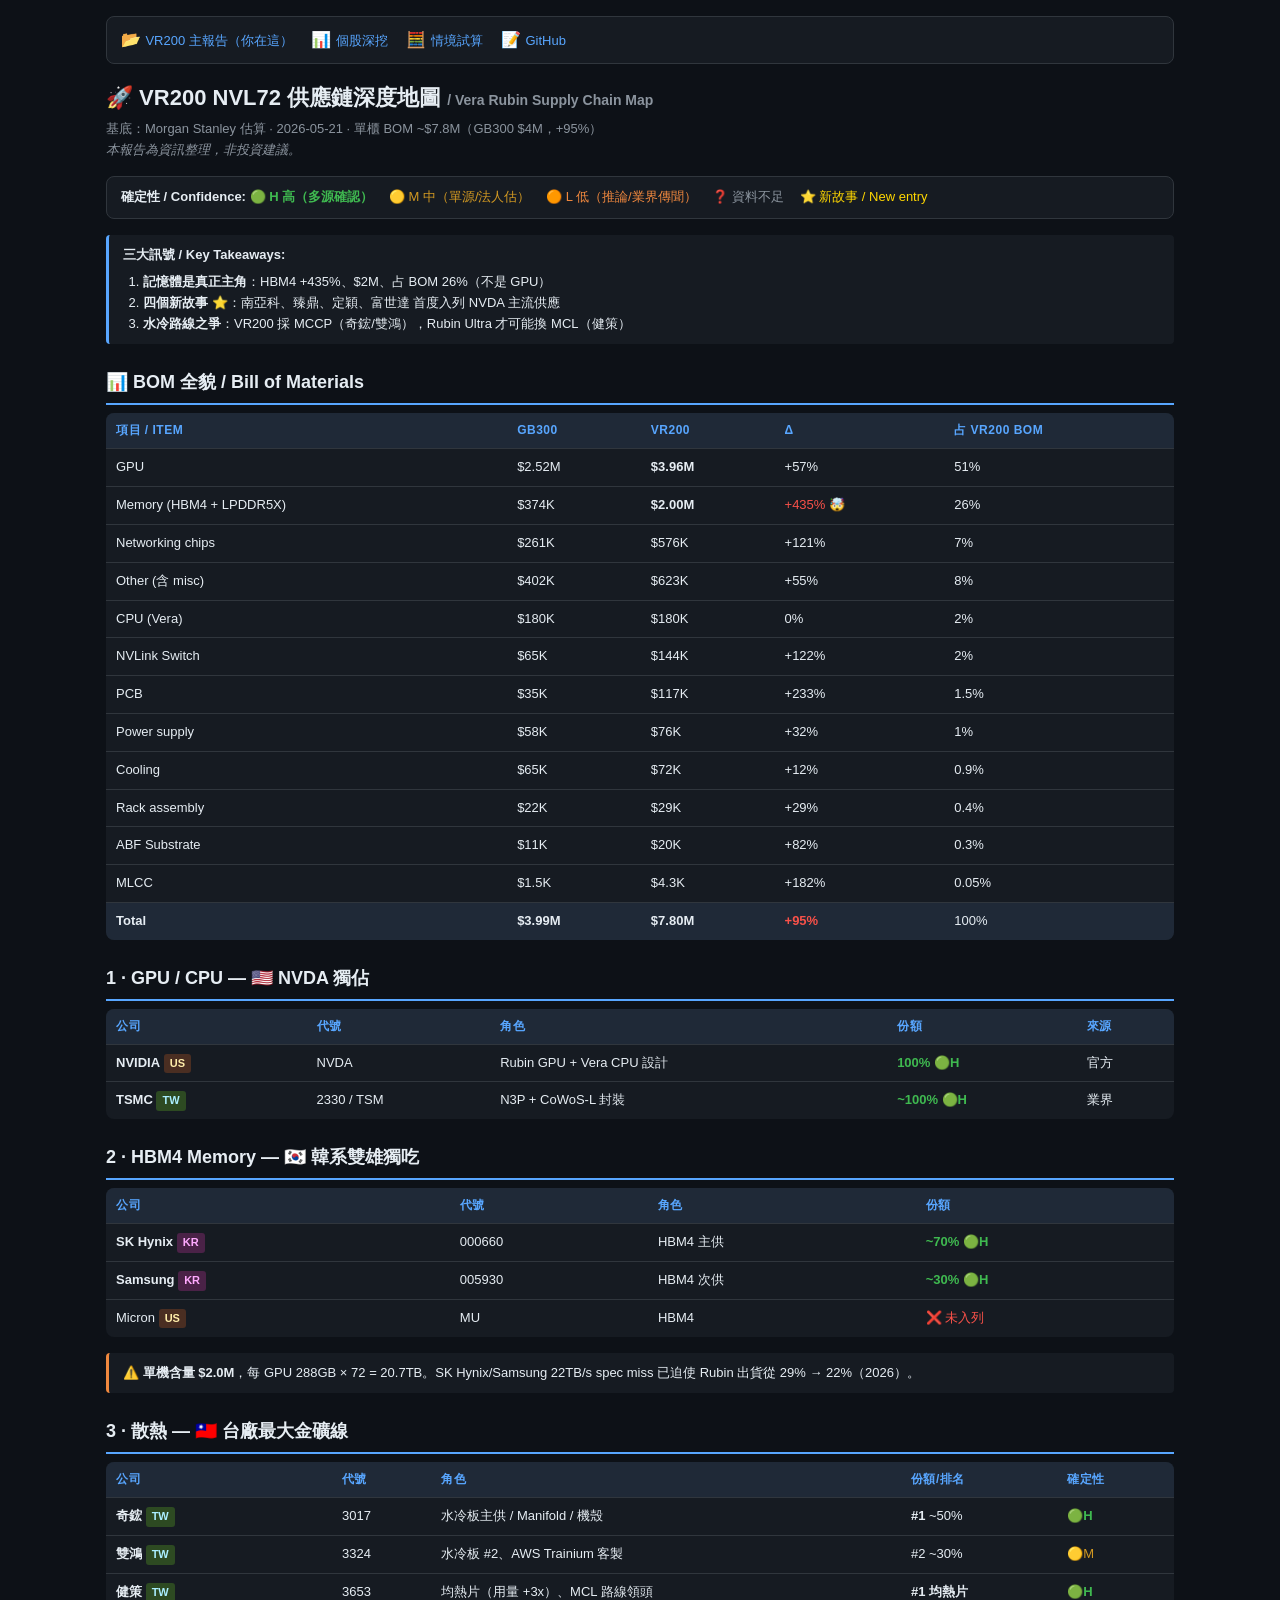
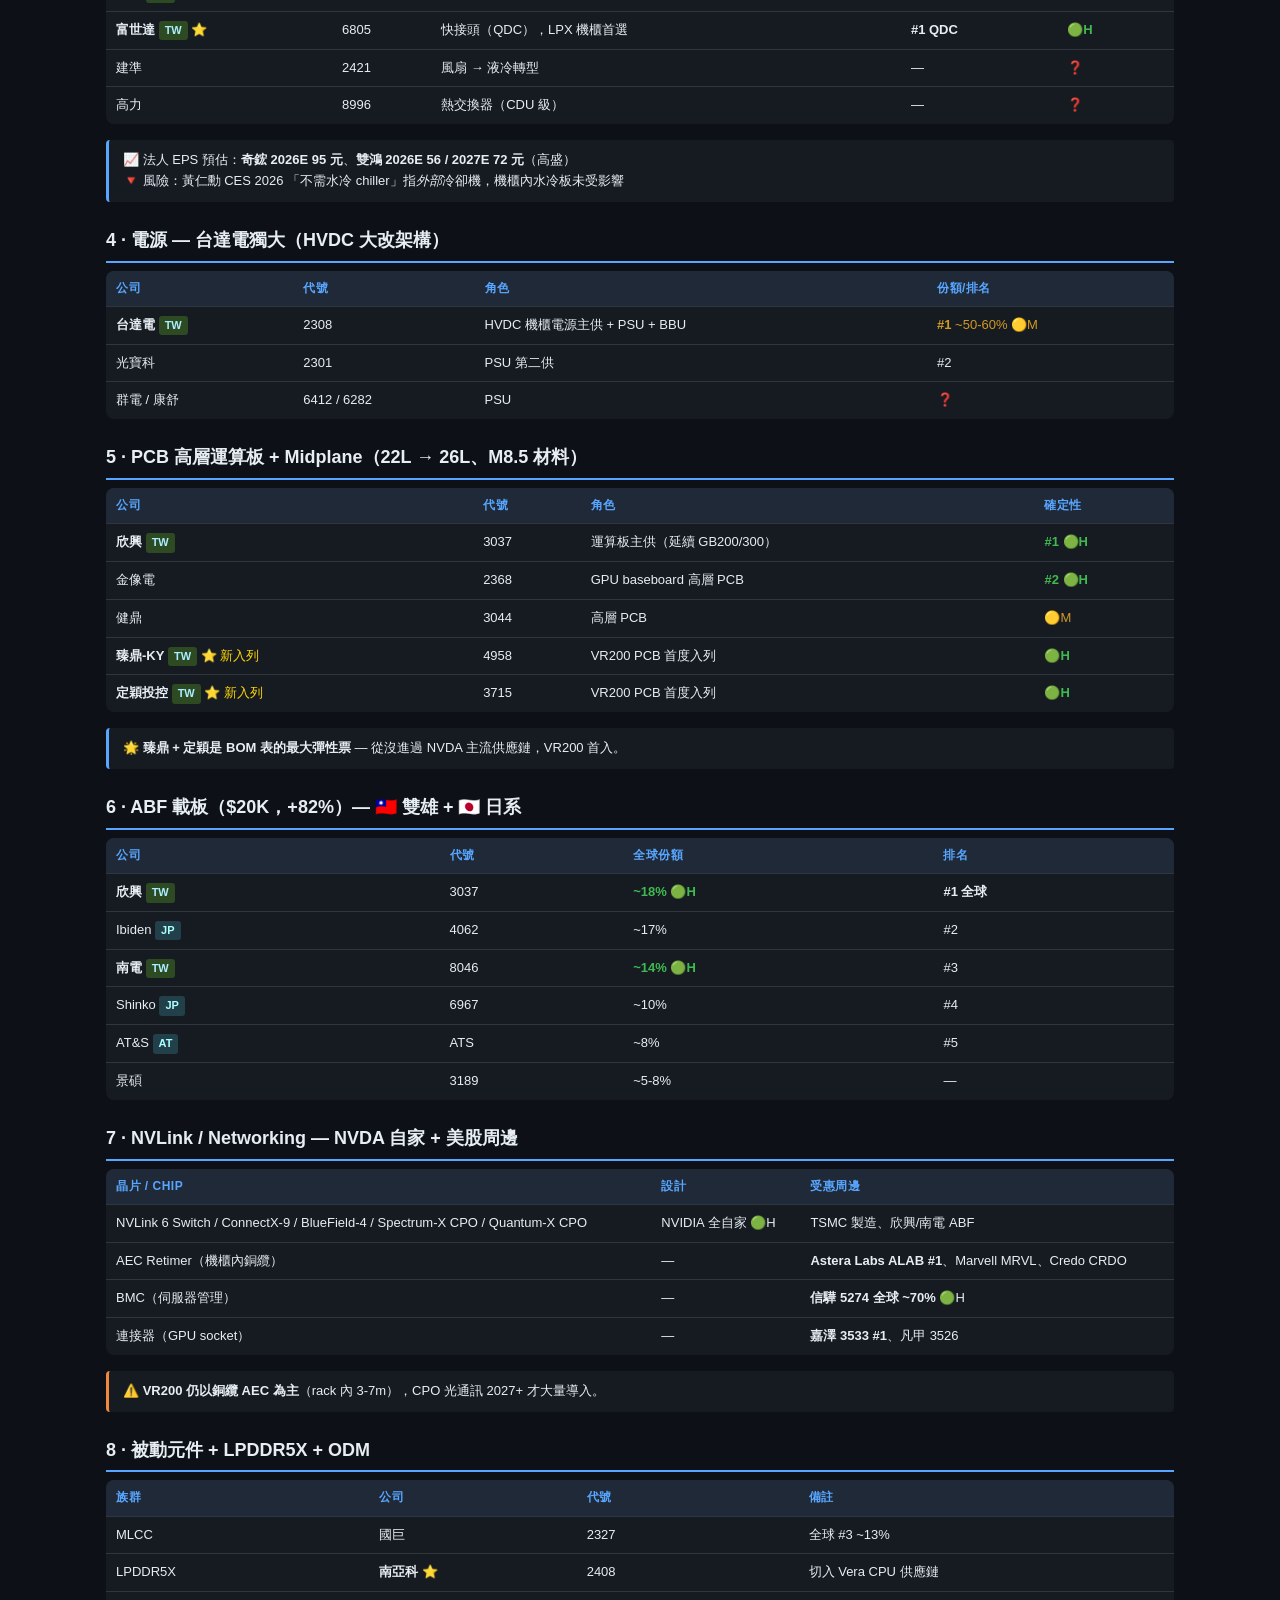
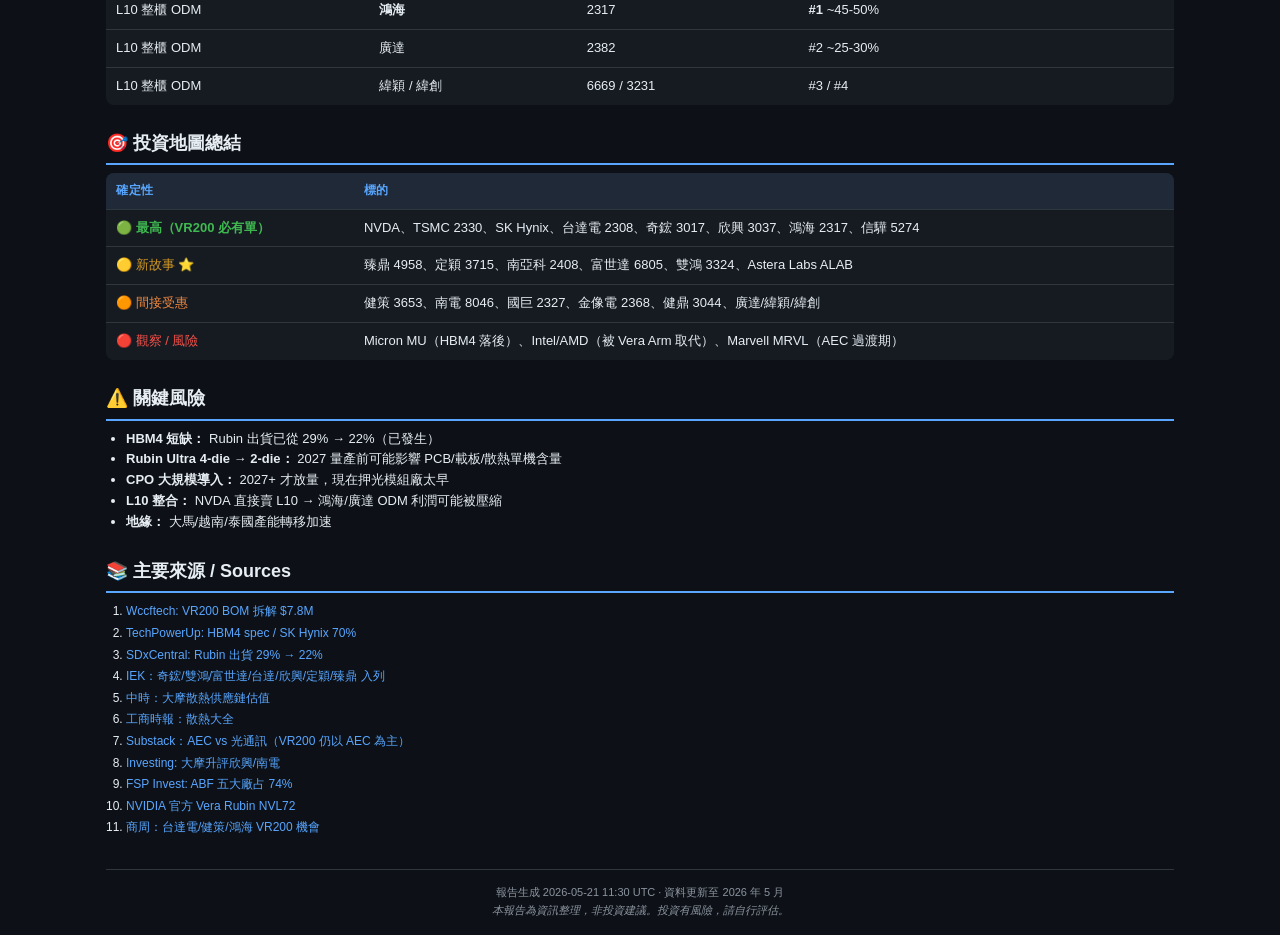
==== index.html @ 90f24333 "Initial: VR200 Rubin supply chain research + stock deep dive + backtest" ====
<!DOCTYPE html>
<html lang="zh-TW">
<head>
<meta charset="UTF-8">
<meta name="viewport" content="width=device-width, initial-scale=1.0">
<title>VR200 NVL72 供應鏈 / Supply Chain Map</title>
<style>
:root {
  --bg: #0d1117; --panel: #161b22; --border: #30363d;
  --text: #e6edf3; --muted: #8b949e; --accent: #58a6ff;
  --green: #3fb950; --yellow: #d29922; --orange: #f0883e; --red: #f85149;
}
* { box-sizing: border-box; margin: 0; padding: 0; }
body {
  font-family: -apple-system, "Helvetica Neue", "PingFang TC", "Noto Sans TC", sans-serif;
  background: var(--bg); color: var(--text); line-height: 1.6;
  padding: 16px; max-width: 1100px; margin: auto;
}
h1 { font-size: 22px; margin-bottom: 4px; }
h2 { font-size: 18px; margin: 24px 0 8px; padding-bottom: 6px; border-bottom: 2px solid var(--accent); }
h3 { font-size: 15px; margin: 16px 0 6px; color: var(--accent); }
.sub { color: var(--muted); font-size: 13px; margin-bottom: 16px; }
.legend { background: var(--panel); border: 1px solid var(--border); border-radius: 8px; padding: 10px 14px; font-size: 13px; margin-bottom: 16px; }
.legend span { margin-right: 12px; }
table { width: 100%; border-collapse: collapse; margin: 8px 0 16px; font-size: 13px; background: var(--panel); border-radius: 8px; overflow: hidden; }
th, td { padding: 8px 10px; text-align: left; border-bottom: 1px solid var(--border); vertical-align: top; }
th { background: #1f2937; color: var(--accent); font-weight: 600; font-size: 12px; text-transform: uppercase; letter-spacing: 0.5px; }
tr:last-child td { border-bottom: none; }
tr:hover { background: rgba(88, 166, 255, 0.05); }
.tier-h { color: var(--green); font-weight: 600; }
.tier-m { color: var(--yellow); }
.tier-l { color: var(--orange); }
.tier-q { color: var(--muted); }
.bad { color: var(--red); }
.star { color: gold; }
a { color: var(--accent); text-decoration: none; }
a:hover { text-decoration: underline; }
.metric { display: inline-block; background: rgba(88, 166, 255, 0.1); border: 1px solid var(--accent); border-radius: 4px; padding: 2px 6px; font-size: 12px; color: var(--accent); margin: 2px 4px 2px 0; }
.callout { background: var(--panel); border-left: 3px solid var(--accent); padding: 10px 14px; margin: 10px 0; font-size: 13px; border-radius: 4px; }
.callout.warn { border-left-color: var(--orange); }
.tag { display: inline-block; padding: 1px 6px; border-radius: 3px; font-size: 11px; font-weight: 600; }
.tag-tw { background: #2d4a22; color: #aef; }
.tag-us { background: #4a2e22; color: #fea; }
.tag-kr { background: #4a2247; color: #faf; }
.tag-jp { background: #22404a; color: #aff; }
@media (max-width: 600px) {
  body { padding: 10px; font-size: 14px; }
  table { font-size: 11px; }
  th, td { padding: 5px 6px; }
}
</style>
</head>
<body>

<div style="background:var(--panel); border:1px solid var(--border); border-radius:8px; padding:10px 14px; margin-bottom:16px;">
  📂 <a href="index.html" style="color:var(--accent); margin-right:14px; font-size:13px;">VR200 主報告（你在這）</a>
  📊 <a href="stocks.html" style="color:var(--accent); margin-right:14px; font-size:13px;">個股深挖</a>
  🧮 <a href="backtest.html" style="color:var(--accent); margin-right:14px; font-size:13px;">情境試算</a>
  📝 <a href="https://github.com/snese/vr200-rubin-research" style="color:var(--accent); font-size:13px;">GitHub</a>
</div>

<h1>🚀 VR200 NVL72 供應鏈深度地圖 <small style="font-size:14px;color:var(--muted);">/ Vera Rubin Supply Chain Map</small></h1>
<div class="sub">基底：Morgan Stanley 估算 · 2026-05-21 · 單櫃 BOM ~$7.8M（GB300 $4M，+95%）<br>
<em>本報告為資訊整理，非投資建議。</em></div>

<div class="legend">
  <strong>確定性 / Confidence:</strong>
  <span class="tier-h">🟢 H 高（多源確認）</span>
  <span class="tier-m">🟡 M 中（單源/法人估）</span>
  <span class="tier-l">🟠 L 低（推論/業界傳聞）</span>
  <span class="tier-q">❓ 資料不足</span>
  <span class="star">⭐ 新故事 / New entry</span>
</div>

<div class="callout">
<strong>三大訊號 / Key Takeaways:</strong>
<ol style="margin-left:20px;margin-top:6px;">
<li><strong>記憶體是真正主角</strong>：HBM4 +435%、$2M、占 BOM 26%（不是 GPU）</li>
<li><strong>四個新故事 ⭐</strong>：南亞科、臻鼎、定穎、富世達 首度入列 NVDA 主流供應</li>
<li><strong>水冷路線之爭</strong>：VR200 採 MCCP（奇鋐/雙鴻），Rubin Ultra 才可能換 MCL（健策）</li>
</ol>
</div>

<h2>📊 BOM 全貌 / Bill of Materials</h2>
<table>
<tr><th>項目 / Item</th><th>GB300</th><th>VR200</th><th>Δ</th><th>占 VR200 BOM</th></tr>
<tr><td>GPU</td><td>$2.52M</td><td><strong>$3.96M</strong></td><td>+57%</td><td>51%</td></tr>
<tr><td>Memory (HBM4 + LPDDR5X)</td><td>$374K</td><td><strong>$2.00M</strong></td><td class="bad">+435% 🤯</td><td>26%</td></tr>
<tr><td>Networking chips</td><td>$261K</td><td>$576K</td><td>+121%</td><td>7%</td></tr>
<tr><td>Other (含 misc)</td><td>$402K</td><td>$623K</td><td>+55%</td><td>8%</td></tr>
<tr><td>CPU (Vera)</td><td>$180K</td><td>$180K</td><td>0%</td><td>2%</td></tr>
<tr><td>NVLink Switch</td><td>$65K</td><td>$144K</td><td>+122%</td><td>2%</td></tr>
<tr><td>PCB</td><td>$35K</td><td>$117K</td><td>+233%</td><td>1.5%</td></tr>
<tr><td>Power supply</td><td>$58K</td><td>$76K</td><td>+32%</td><td>1%</td></tr>
<tr><td>Cooling</td><td>$65K</td><td>$72K</td><td>+12%</td><td>0.9%</td></tr>
<tr><td>Rack assembly</td><td>$22K</td><td>$29K</td><td>+29%</td><td>0.4%</td></tr>
<tr><td>ABF Substrate</td><td>$11K</td><td>$20K</td><td>+82%</td><td>0.3%</td></tr>
<tr><td>MLCC</td><td>$1.5K</td><td>$4.3K</td><td>+182%</td><td>0.05%</td></tr>
<tr style="background:#1f2937;"><td><strong>Total</strong></td><td><strong>$3.99M</strong></td><td><strong>$7.80M</strong></td><td class="bad"><strong>+95%</strong></td><td>100%</td></tr>
</table>

<h2>1 · GPU / CPU — 🇺🇸 NVDA 獨佔</h2>
<table>
<tr><th>公司</th><th>代號</th><th>角色</th><th>份額</th><th>來源</th></tr>
<tr><td><strong>NVIDIA</strong> <span class="tag tag-us">US</span></td><td>NVDA</td><td>Rubin GPU + Vera CPU 設計</td><td class="tier-h">100% 🟢H</td><td>官方</td></tr>
<tr><td><strong>TSMC</strong> <span class="tag tag-tw">TW</span></td><td>2330 / TSM</td><td>N3P + CoWoS-L 封裝</td><td class="tier-h">~100% 🟢H</td><td>業界</td></tr>
</table>

<h2>2 · HBM4 Memory — 🇰🇷 韓系雙雄獨吃</h2>
<table>
<tr><th>公司</th><th>代號</th><th>角色</th><th>份額</th></tr>
<tr><td><strong>SK Hynix</strong> <span class="tag tag-kr">KR</span></td><td>000660</td><td>HBM4 主供</td><td class="tier-h"><strong>~70% 🟢H</strong></td></tr>
<tr><td><strong>Samsung</strong> <span class="tag tag-kr">KR</span></td><td>005930</td><td>HBM4 次供</td><td class="tier-h">~30% 🟢H</td></tr>
<tr><td>Micron <span class="tag tag-us">US</span></td><td>MU</td><td>HBM4</td><td class="bad">❌ 未入列</td></tr>
</table>
<div class="callout warn">⚠️ <strong>單機含量 $2.0M</strong>，每 GPU 288GB × 72 = 20.7TB。SK Hynix/Samsung 22TB/s spec miss 已迫使 Rubin 出貨從 29% → 22%（2026）。</div>

<h2>3 · 散熱 — 🇹🇼 台廠最大金礦線</h2>
<table>
<tr><th>公司</th><th>代號</th><th>角色</th><th>份額/排名</th><th>確定性</th></tr>
<tr><td><strong>奇鋐</strong> <span class="tag tag-tw">TW</span></td><td>3017</td><td>水冷板主供 / Manifold / 機殼</td><td><strong>#1</strong> ~50%</td><td class="tier-h">🟢H</td></tr>
<tr><td><strong>雙鴻</strong> <span class="tag tag-tw">TW</span></td><td>3324</td><td>水冷板 #2、AWS Trainium 客製</td><td>#2 ~30%</td><td class="tier-m">🟡M</td></tr>
<tr><td><strong>健策</strong> <span class="tag tag-tw">TW</span></td><td>3653</td><td>均熱片（用量 +3x）、MCL 路線領頭</td><td><strong>#1 均熱片</strong></td><td class="tier-h">🟢H</td></tr>
<tr><td><strong>富世達</strong> <span class="tag tag-tw">TW</span> <span class="star">⭐</span></td><td>6805</td><td>快接頭（QDC），LPX 機櫃首選</td><td><strong>#1 QDC</strong></td><td class="tier-h">🟢H</td></tr>
<tr><td>建準</td><td>2421</td><td>風扇 → 液冷轉型</td><td>—</td><td class="tier-q">❓</td></tr>
<tr><td>高力</td><td>8996</td><td>熱交換器（CDU 級）</td><td>—</td><td class="tier-q">❓</td></tr>
</table>
<div class="callout">
📈 法人 EPS 預估：<strong>奇鋐 2026E 95 元</strong>、<strong>雙鴻 2026E 56 / 2027E 72 元</strong>（高盛）<br>
🔻 風險：黃仁勳 CES 2026 「不需水冷 chiller」指<em>外部</em>冷卻機，機櫃內水冷板未受影響
</div>

<h2>4 · 電源 — 台達電獨大（HVDC 大改架構）</h2>
<table>
<tr><th>公司</th><th>代號</th><th>角色</th><th>份額/排名</th></tr>
<tr><td><strong>台達電</strong> <span class="tag tag-tw">TW</span></td><td>2308</td><td>HVDC 機櫃電源主供 + PSU + BBU</td><td class="tier-m"><strong>#1</strong> ~50-60% 🟡M</td></tr>
<tr><td>光寶科</td><td>2301</td><td>PSU 第二供</td><td>#2</td></tr>
<tr><td>群電 / 康舒</td><td>6412 / 6282</td><td>PSU</td><td class="tier-q">❓</td></tr>
</table>

<h2>5 · PCB 高層運算板 + Midplane（22L → 26L、M8.5 材料）</h2>
<table>
<tr><th>公司</th><th>代號</th><th>角色</th><th>確定性</th></tr>
<tr><td><strong>欣興</strong> <span class="tag tag-tw">TW</span></td><td>3037</td><td>運算板主供（延續 GB200/300）</td><td class="tier-h">#1 🟢H</td></tr>
<tr><td>金像電</td><td>2368</td><td>GPU baseboard 高層 PCB</td><td class="tier-h">#2 🟢H</td></tr>
<tr><td>健鼎</td><td>3044</td><td>高層 PCB</td><td class="tier-m">🟡M</td></tr>
<tr><td><strong>臻鼎-KY</strong> <span class="tag tag-tw">TW</span> <span class="star">⭐ 新入列</span></td><td>4958</td><td>VR200 PCB 首度入列</td><td class="tier-h">🟢H</td></tr>
<tr><td><strong>定穎投控</strong> <span class="tag tag-tw">TW</span> <span class="star">⭐ 新入列</span></td><td>3715</td><td>VR200 PCB 首度入列</td><td class="tier-h">🟢H</td></tr>
</table>
<div class="callout">🌟 <strong>臻鼎 + 定穎是 BOM 表的最大彈性票</strong> — 從沒進過 NVDA 主流供應鏈，VR200 首入。</div>

<h2>6 · ABF 載板（$20K，+82%）— 🇹🇼 雙雄 + 🇯🇵 日系</h2>
<table>
<tr><th>公司</th><th>代號</th><th>全球份額</th><th>排名</th></tr>
<tr><td><strong>欣興</strong> <span class="tag tag-tw">TW</span></td><td>3037</td><td class="tier-h">~18% 🟢H</td><td><strong>#1 全球</strong></td></tr>
<tr><td>Ibiden <span class="tag tag-jp">JP</span></td><td>4062</td><td>~17%</td><td>#2</td></tr>
<tr><td><strong>南電</strong> <span class="tag tag-tw">TW</span></td><td>8046</td><td class="tier-h">~14% 🟢H</td><td>#3</td></tr>
<tr><td>Shinko <span class="tag tag-jp">JP</span></td><td>6967</td><td>~10%</td><td>#4</td></tr>
<tr><td>AT&S <span class="tag tag-jp">AT</span></td><td>ATS</td><td>~8%</td><td>#5</td></tr>
<tr><td>景碩</td><td>3189</td><td>~5-8%</td><td>—</td></tr>
</table>

<h2>7 · NVLink / Networking — NVDA 自家 + 美股周邊</h2>
<table>
<tr><th>晶片 / Chip</th><th>設計</th><th>受惠周邊</th></tr>
<tr><td>NVLink 6 Switch / ConnectX-9 / BlueField-4 / Spectrum-X CPO / Quantum-X CPO</td><td>NVIDIA 全自家 🟢H</td><td>TSMC 製造、欣興/南電 ABF</td></tr>
<tr><td>AEC Retimer（機櫃內銅纜）</td><td>—</td><td><strong>Astera Labs ALAB #1</strong>、Marvell MRVL、Credo CRDO</td></tr>
<tr><td>BMC（伺服器管理）</td><td>—</td><td><strong>信驊 5274 全球 ~70%</strong> 🟢H</td></tr>
<tr><td>連接器（GPU socket）</td><td>—</td><td><strong>嘉澤 3533 #1</strong>、凡甲 3526</td></tr>
</table>
<div class="callout warn">⚠️ <strong>VR200 仍以銅纜 AEC 為主</strong>（rack 內 3-7m），CPO 光通訊 2027+ 才大量導入。</div>

<h2>8 · 被動元件 + LPDDR5X + ODM</h2>
<table>
<tr><th>族群</th><th>公司</th><th>代號</th><th>備註</th></tr>
<tr><td>MLCC</td><td>國巨</td><td>2327</td><td>全球 #3 ~13%</td></tr>
<tr><td>LPDDR5X</td><td><strong>南亞科</strong> <span class="star">⭐</span></td><td>2408</td><td>切入 Vera CPU 供應鏈</td></tr>
<tr><td>L10 整櫃 ODM</td><td><strong>鴻海</strong></td><td>2317</td><td><strong>#1</strong> ~45-50%</td></tr>
<tr><td>L10 整櫃 ODM</td><td>廣達</td><td>2382</td><td>#2 ~25-30%</td></tr>
<tr><td>L10 整櫃 ODM</td><td>緯穎 / 緯創</td><td>6669 / 3231</td><td>#3 / #4</td></tr>
</table>

<h2>🎯 投資地圖總結</h2>
<table>
<tr><th>確定性</th><th>標的</th></tr>
<tr><td class="tier-h">🟢 最高（VR200 必有單）</td><td>NVDA、TSMC 2330、SK Hynix、台達電 2308、奇鋐 3017、欣興 3037、鴻海 2317、信驊 5274</td></tr>
<tr><td class="tier-m">🟡 新故事 ⭐</td><td>臻鼎 4958、定穎 3715、南亞科 2408、富世達 6805、雙鴻 3324、Astera Labs ALAB</td></tr>
<tr><td class="tier-l">🟠 間接受惠</td><td>健策 3653、南電 8046、國巨 2327、金像電 2368、健鼎 3044、廣達/緯穎/緯創</td></tr>
<tr><td class="bad">🔴 觀察 / 風險</td><td>Micron MU（HBM4 落後）、Intel/AMD（被 Vera Arm 取代）、Marvell MRVL（AEC 過渡期）</td></tr>
</table>

<h2>⚠️ 關鍵風險</h2>
<ul style="margin-left:20px;font-size:13px;">
<li><strong>HBM4 短缺：</strong> Rubin 出貨已從 29% → 22%（已發生）</li>
<li><strong>Rubin Ultra 4-die → 2-die：</strong> 2027 量產前可能影響 PCB/載板/散熱單機含量</li>
<li><strong>CPO 大規模導入：</strong> 2027+ 才放量，現在押光模組廠太早</li>
<li><strong>L10 整合：</strong> NVDA 直接賣 L10 → 鴻海/廣達 ODM 利潤可能被壓縮</li>
<li><strong>地緣：</strong> 大馬/越南/泰國產能轉移加速</li>
</ul>

<h2>📚 主要來源 / Sources</h2>
<ol style="margin-left:20px;font-size:12px;line-height:1.8;">
<li><a href="https://wccftech.com/nvidia-vera-rubin-rack-hit-with-memory-price-surge-pushing-hbm4-lpddr5x-bill-to-2m-of-7-8m-total" target="_blank">Wccftech: VR200 BOM 拆解 $7.8M</a></li>
<li><a href="https://www.techpowerup.com/forums/threads/nvidia-lowers-hbm4-specs-for-vera-rubin-vr200-as-memory-suppliers-miss-22-tb-s-target.346983" target="_blank">TechPowerUp: HBM4 spec / SK Hynix 70%</a></li>
<li><a href="https://www.sdxcentral.com/news/nvidias-rubin-gpus-hit-the-brakes-as-hbm4-memory-drought-threatens-jensens-supply-chain-magic-report" target="_blank">SDxCentral: Rubin 出貨 29% → 22%</a></li>
<li><a href="https://ieknet.iek.org.tw/ieknews/news_more.aspx?actiontype=ieknews&indu_idno=0&nsl_id=31bc295574de46158185a5d877ca68ee" target="_blank">IEK：奇鋐/雙鴻/富世達/台達/欣興/定穎/臻鼎 入列</a></li>
<li><a href="https://wantrich.chinatimes.com/news/20251104900101-420101" target="_blank">中時：大摩散熱供應鏈估值</a></li>
<li><a href="https://www.ctee.com.tw/search/%E9%9B%99%E9%B4%BB%E3%80%81%E5%A5%87%E9%8B%90" target="_blank">工商時報：散熱大全</a></li>
<li><a href="https://samuel6788.substack.com/p/rubin-147" target="_blank">Substack：AEC vs 光通訊（VR200 仍以 AEC 為主）</a></li>
<li><a href="https://www.investing.com/news/stock-market-news/morgan-stanley-upgrades-unimicron-nypcb-on-ailed-abf-substrate-upcycle-4519224" target="_blank">Investing: 大摩升評欣興/南電</a></li>
<li><a href="https://fspinvest.co.za/morgan-stanley-just-flagged-the-real-bottleneck-in-the-ai-chip-race" target="_blank">FSP Invest: ABF 五大廠占 74%</a></li>
<li><a href="https://www.nvidia.com/en-us/data-center/vera-rubin-nvl72" target="_blank">NVIDIA 官方 Vera Rubin NVL72</a></li>
<li><a href="https://wealth.businessweekly.com.tw/GArticle.aspx?id=ARTL003017561" target="_blank">商周：台達電/健策/鴻海 VR200 機會</a></li>
</ol>

<div style="margin-top:30px;padding-top:14px;border-top:1px solid var(--border);font-size:11px;color:var(--muted);text-align:center;">
報告生成 2026-05-21 11:30 UTC · 資料更新至 2026 年 5 月<br>
<em>本報告為資訊整理，非投資建議。投資有風險，請自行評估。</em>
</div>

</body>
</html>
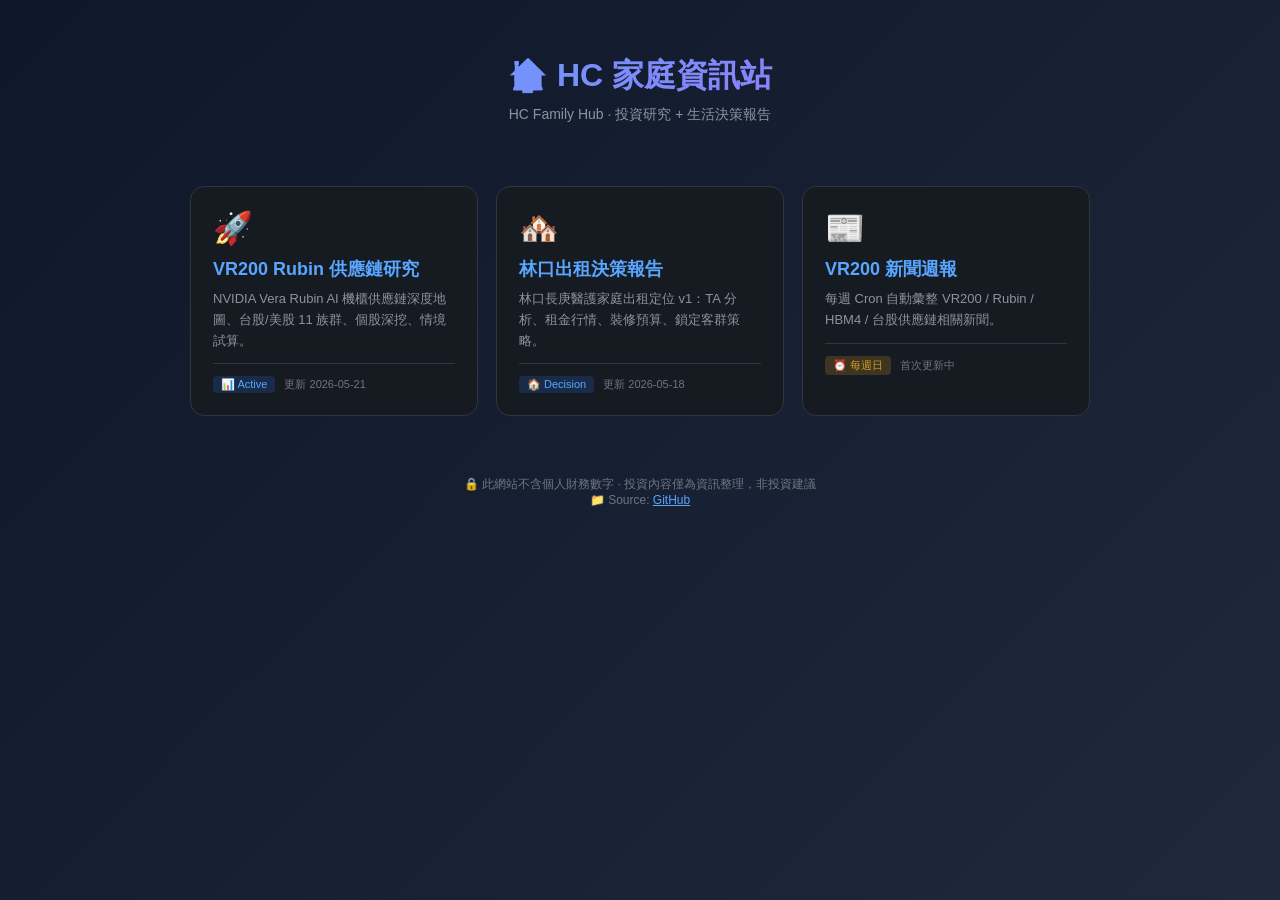
==== commit bf5e8c02: "feat: portal index + linkou-rental + news placeholder" ====
--- a/index.html
+++ b/index.html
@@ -3,219 +3,84 @@
 <head>
 <meta charset="UTF-8">
 <meta name="viewport" content="width=device-width, initial-scale=1.0">
-<title>VR200 NVL72 供應鏈 / Supply Chain Map</title>
+<title>HC 家庭資訊站 / HC Family Hub</title>
 <style>
-:root {
-  --bg: #0d1117; --panel: #161b22; --border: #30363d;
-  --text: #e6edf3; --muted: #8b949e; --accent: #58a6ff;
-  --green: #3fb950; --yellow: #d29922; --orange: #f0883e; --red: #f85149;
+* { box-sizing:border-box; margin:0; padding:0; }
+body {
+  font-family:-apple-system,"Helvetica Neue","PingFang TC","Noto Sans TC",sans-serif;
+  background:linear-gradient(135deg,#0f172a 0%,#1e293b 100%);
+  color:#e6edf3; min-height:100vh; padding:24px 16px;
 }
-* { box-sizing: border-box; margin: 0; padding: 0; }
-body {
-  font-family: -apple-system, "Helvetica Neue", "PingFang TC", "Noto Sans TC", sans-serif;
-  background: var(--bg); color: var(--text); line-height: 1.6;
-  padding: 16px; max-width: 1100px; margin: auto;
+.wrap { max-width:900px; margin:auto; }
+header { text-align:center; margin-bottom:32px; padding:30px 0; }
+header h1 { font-size:32px; margin-bottom:8px; background:linear-gradient(135deg,#58a6ff,#a371f7); -webkit-background-clip:text; -webkit-text-fill-color:transparent; }
+header p { color:#8b949e; font-size:14px; }
+.grid { display:grid; grid-template-columns:repeat(auto-fit,minmax(260px,1fr)); gap:18px; }
+.card {
+  background:#161b22; border:1px solid #30363d; border-radius:14px;
+  padding:22px; transition:all 0.2s; cursor:pointer;
+  text-decoration:none; color:inherit; display:block;
 }
-h1 { font-size: 22px; margin-bottom: 4px; }
-h2 { font-size: 18px; margin: 24px 0 8px; padding-bottom: 6px; border-bottom: 2px solid var(--accent); }
-h3 { font-size: 15px; margin: 16px 0 6px; color: var(--accent); }
-.sub { color: var(--muted); font-size: 13px; margin-bottom: 16px; }
-.legend { background: var(--panel); border: 1px solid var(--border); border-radius: 8px; padding: 10px 14px; font-size: 13px; margin-bottom: 16px; }
-.legend span { margin-right: 12px; }
-table { width: 100%; border-collapse: collapse; margin: 8px 0 16px; font-size: 13px; background: var(--panel); border-radius: 8px; overflow: hidden; }
-th, td { padding: 8px 10px; text-align: left; border-bottom: 1px solid var(--border); vertical-align: top; }
-th { background: #1f2937; color: var(--accent); font-weight: 600; font-size: 12px; text-transform: uppercase; letter-spacing: 0.5px; }
-tr:last-child td { border-bottom: none; }
-tr:hover { background: rgba(88, 166, 255, 0.05); }
-.tier-h { color: var(--green); font-weight: 600; }
-.tier-m { color: var(--yellow); }
-.tier-l { color: var(--orange); }
-.tier-q { color: var(--muted); }
-.bad { color: var(--red); }
-.star { color: gold; }
-a { color: var(--accent); text-decoration: none; }
-a:hover { text-decoration: underline; }
-.metric { display: inline-block; background: rgba(88, 166, 255, 0.1); border: 1px solid var(--accent); border-radius: 4px; padding: 2px 6px; font-size: 12px; color: var(--accent); margin: 2px 4px 2px 0; }
-.callout { background: var(--panel); border-left: 3px solid var(--accent); padding: 10px 14px; margin: 10px 0; font-size: 13px; border-radius: 4px; }
-.callout.warn { border-left-color: var(--orange); }
-.tag { display: inline-block; padding: 1px 6px; border-radius: 3px; font-size: 11px; font-weight: 600; }
-.tag-tw { background: #2d4a22; color: #aef; }
-.tag-us { background: #4a2e22; color: #fea; }
-.tag-kr { background: #4a2247; color: #faf; }
-.tag-jp { background: #22404a; color: #aff; }
-@media (max-width: 600px) {
-  body { padding: 10px; font-size: 14px; }
-  table { font-size: 11px; }
-  th, td { padding: 5px 6px; }
-}
+.card:hover { border-color:#58a6ff; transform:translateY(-2px); box-shadow:0 8px 24px rgba(88,166,255,0.15); }
+.card .icon { font-size:32px; margin-bottom:10px; }
+.card h2 { font-size:18px; margin-bottom:8px; color:#58a6ff; }
+.card p { font-size:13px; color:#8b949e; line-height:1.6; }
+.card .meta { margin-top:12px; padding-top:12px; border-top:1px solid #30363d; font-size:11px; color:#6e7681; }
+.tag { display:inline-block; padding:2px 8px; border-radius:4px; font-size:11px; margin-right:6px; }
+.tag-active { background:#1f6feb33; color:#58a6ff; }
+.tag-soon { background:#d2992233; color:#d29922; }
+footer { text-align:center; margin-top:40px; padding:20px; color:#6e7681; font-size:12px; }
+@media (max-width:600px) { header h1{font-size:26px;} .card{padding:18px;} }
 </style>
 </head>
 <body>
 
-<div style="background:var(--panel); border:1px solid var(--border); border-radius:8px; padding:10px 14px; margin-bottom:16px;">
-  📂 <a href="index.html" style="color:var(--accent); margin-right:14px; font-size:13px;">VR200 主報告（你在這）</a>
-  📊 <a href="stocks.html" style="color:var(--accent); margin-right:14px; font-size:13px;">個股深挖</a>
-  🧮 <a href="backtest.html" style="color:var(--accent); margin-right:14px; font-size:13px;">情境試算</a>
-  📝 <a href="https://github.com/snese/vr200-rubin-research" style="color:var(--accent); font-size:13px;">GitHub</a>
+<div class="wrap">
+
+<header>
+<h1>🏠 HC 家庭資訊站</h1>
+<p>HC Family Hub · 投資研究 + 生活決策報告</p>
+</header>
+
+<div class="grid">
+
+<a class="card" href="vr200/">
+<div class="icon">🚀</div>
+<h2>VR200 Rubin 供應鏈研究</h2>
+<p>NVIDIA Vera Rubin AI 機櫃供應鏈深度地圖、台股/美股 11 族群、個股深挖、情境試算。</p>
+<div class="meta">
+<span class="tag tag-active">📊 Active</span>
+更新 2026-05-21
+</div>
+</a>
+
+<a class="card" href="linkou-rental/">
+<div class="icon">🏘️</div>
+<h2>林口出租決策報告</h2>
+<p>林口長庚醫護家庭出租定位 v1：TA 分析、租金行情、裝修預算、鎖定客群策略。</p>
+<div class="meta">
+<span class="tag tag-active">🏠 Decision</span>
+更新 2026-05-18
+</div>
+</a>
+
+<a class="card" href="vr200/news.html">
+<div class="icon">📰</div>
+<h2>VR200 新聞週報</h2>
+<p>每週 Cron 自動彙整 VR200 / Rubin / HBM4 / 台股供應鏈相關新聞。</p>
+<div class="meta">
+<span class="tag tag-soon">⏰ 每週日</span>
+首次更新中
+</div>
+</a>
+
 </div>
 
-<h1>🚀 VR200 NVL72 供應鏈深度地圖 <small style="font-size:14px;color:var(--muted);">/ Vera Rubin Supply Chain Map</small></h1>
-<div class="sub">基底：Morgan Stanley 估算 · 2026-05-21 · 單櫃 BOM ~$7.8M（GB300 $4M，+95%）<br>
-<em>本報告為資訊整理，非投資建議。</em></div>
+<footer>
+🔒 此網站不含個人財務數字 · 投資內容僅為資訊整理，非投資建議<br>
+📁 Source: <a href="https://github.com/snese/vr200-rubin-research" style="color:#58a6ff;">GitHub</a>
+</footer>
 
-<div class="legend">
-  <strong>確定性 / Confidence:</strong>
-  <span class="tier-h">🟢 H 高（多源確認）</span>
-  <span class="tier-m">🟡 M 中（單源/法人估）</span>
-  <span class="tier-l">🟠 L 低（推論/業界傳聞）</span>
-  <span class="tier-q">❓ 資料不足</span>
-  <span class="star">⭐ 新故事 / New entry</span>
-</div>
-
-<div class="callout">
-<strong>三大訊號 / Key Takeaways:</strong>
-<ol style="margin-left:20px;margin-top:6px;">
-<li><strong>記憶體是真正主角</strong>：HBM4 +435%、$2M、占 BOM 26%（不是 GPU）</li>
-<li><strong>四個新故事 ⭐</strong>：南亞科、臻鼎、定穎、富世達 首度入列 NVDA 主流供應</li>
-<li><strong>水冷路線之爭</strong>：VR200 採 MCCP（奇鋐/雙鴻），Rubin Ultra 才可能換 MCL（健策）</li>
-</ol>
-</div>
-
-<h2>📊 BOM 全貌 / Bill of Materials</h2>
-<table>
-<tr><th>項目 / Item</th><th>GB300</th><th>VR200</th><th>Δ</th><th>占 VR200 BOM</th></tr>
-<tr><td>GPU</td><td>$2.52M</td><td><strong>$3.96M</strong></td><td>+57%</td><td>51%</td></tr>
-<tr><td>Memory (HBM4 + LPDDR5X)</td><td>$374K</td><td><strong>$2.00M</strong></td><td class="bad">+435% 🤯</td><td>26%</td></tr>
-<tr><td>Networking chips</td><td>$261K</td><td>$576K</td><td>+121%</td><td>7%</td></tr>
-<tr><td>Other (含 misc)</td><td>$402K</td><td>$623K</td><td>+55%</td><td>8%</td></tr>
-<tr><td>CPU (Vera)</td><td>$180K</td><td>$180K</td><td>0%</td><td>2%</td></tr>
-<tr><td>NVLink Switch</td><td>$65K</td><td>$144K</td><td>+122%</td><td>2%</td></tr>
-<tr><td>PCB</td><td>$35K</td><td>$117K</td><td>+233%</td><td>1.5%</td></tr>
-<tr><td>Power supply</td><td>$58K</td><td>$76K</td><td>+32%</td><td>1%</td></tr>
-<tr><td>Cooling</td><td>$65K</td><td>$72K</td><td>+12%</td><td>0.9%</td></tr>
-<tr><td>Rack assembly</td><td>$22K</td><td>$29K</td><td>+29%</td><td>0.4%</td></tr>
-<tr><td>ABF Substrate</td><td>$11K</td><td>$20K</td><td>+82%</td><td>0.3%</td></tr>
-<tr><td>MLCC</td><td>$1.5K</td><td>$4.3K</td><td>+182%</td><td>0.05%</td></tr>
-<tr style="background:#1f2937;"><td><strong>Total</strong></td><td><strong>$3.99M</strong></td><td><strong>$7.80M</strong></td><td class="bad"><strong>+95%</strong></td><td>100%</td></tr>
-</table>
-
-<h2>1 · GPU / CPU — 🇺🇸 NVDA 獨佔</h2>
-<table>
-<tr><th>公司</th><th>代號</th><th>角色</th><th>份額</th><th>來源</th></tr>
-<tr><td><strong>NVIDIA</strong> <span class="tag tag-us">US</span></td><td>NVDA</td><td>Rubin GPU + Vera CPU 設計</td><td class="tier-h">100% 🟢H</td><td>官方</td></tr>
-<tr><td><strong>TSMC</strong> <span class="tag tag-tw">TW</span></td><td>2330 / TSM</td><td>N3P + CoWoS-L 封裝</td><td class="tier-h">~100% 🟢H</td><td>業界</td></tr>
-</table>
-
-<h2>2 · HBM4 Memory — 🇰🇷 韓系雙雄獨吃</h2>
-<table>
-<tr><th>公司</th><th>代號</th><th>角色</th><th>份額</th></tr>
-<tr><td><strong>SK Hynix</strong> <span class="tag tag-kr">KR</span></td><td>000660</td><td>HBM4 主供</td><td class="tier-h"><strong>~70% 🟢H</strong></td></tr>
-<tr><td><strong>Samsung</strong> <span class="tag tag-kr">KR</span></td><td>005930</td><td>HBM4 次供</td><td class="tier-h">~30% 🟢H</td></tr>
-<tr><td>Micron <span class="tag tag-us">US</span></td><td>MU</td><td>HBM4</td><td class="bad">❌ 未入列</td></tr>
-</table>
-<div class="callout warn">⚠️ <strong>單機含量 $2.0M</strong>，每 GPU 288GB × 72 = 20.7TB。SK Hynix/Samsung 22TB/s spec miss 已迫使 Rubin 出貨從 29% → 22%（2026）。</div>
-
-<h2>3 · 散熱 — 🇹🇼 台廠最大金礦線</h2>
-<table>
-<tr><th>公司</th><th>代號</th><th>角色</th><th>份額/排名</th><th>確定性</th></tr>
-<tr><td><strong>奇鋐</strong> <span class="tag tag-tw">TW</span></td><td>3017</td><td>水冷板主供 / Manifold / 機殼</td><td><strong>#1</strong> ~50%</td><td class="tier-h">🟢H</td></tr>
-<tr><td><strong>雙鴻</strong> <span class="tag tag-tw">TW</span></td><td>3324</td><td>水冷板 #2、AWS Trainium 客製</td><td>#2 ~30%</td><td class="tier-m">🟡M</td></tr>
-<tr><td><strong>健策</strong> <span class="tag tag-tw">TW</span></td><td>3653</td><td>均熱片（用量 +3x）、MCL 路線領頭</td><td><strong>#1 均熱片</strong></td><td class="tier-h">🟢H</td></tr>
-<tr><td><strong>富世達</strong> <span class="tag tag-tw">TW</span> <span class="star">⭐</span></td><td>6805</td><td>快接頭（QDC），LPX 機櫃首選</td><td><strong>#1 QDC</strong></td><td class="tier-h">🟢H</td></tr>
-<tr><td>建準</td><td>2421</td><td>風扇 → 液冷轉型</td><td>—</td><td class="tier-q">❓</td></tr>
-<tr><td>高力</td><td>8996</td><td>熱交換器（CDU 級）</td><td>—</td><td class="tier-q">❓</td></tr>
-</table>
-<div class="callout">
-📈 法人 EPS 預估：<strong>奇鋐 2026E 95 元</strong>、<strong>雙鴻 2026E 56 / 2027E 72 元</strong>（高盛）<br>
-🔻 風險：黃仁勳 CES 2026 「不需水冷 chiller」指<em>外部</em>冷卻機，機櫃內水冷板未受影響
-</div>
-
-<h2>4 · 電源 — 台達電獨大（HVDC 大改架構）</h2>
-<table>
-<tr><th>公司</th><th>代號</th><th>角色</th><th>份額/排名</th></tr>
-<tr><td><strong>台達電</strong> <span class="tag tag-tw">TW</span></td><td>2308</td><td>HVDC 機櫃電源主供 + PSU + BBU</td><td class="tier-m"><strong>#1</strong> ~50-60% 🟡M</td></tr>
-<tr><td>光寶科</td><td>2301</td><td>PSU 第二供</td><td>#2</td></tr>
-<tr><td>群電 / 康舒</td><td>6412 / 6282</td><td>PSU</td><td class="tier-q">❓</td></tr>
-</table>
-
-<h2>5 · PCB 高層運算板 + Midplane（22L → 26L、M8.5 材料）</h2>
-<table>
-<tr><th>公司</th><th>代號</th><th>角色</th><th>確定性</th></tr>
-<tr><td><strong>欣興</strong> <span class="tag tag-tw">TW</span></td><td>3037</td><td>運算板主供（延續 GB200/300）</td><td class="tier-h">#1 🟢H</td></tr>
-<tr><td>金像電</td><td>2368</td><td>GPU baseboard 高層 PCB</td><td class="tier-h">#2 🟢H</td></tr>
-<tr><td>健鼎</td><td>3044</td><td>高層 PCB</td><td class="tier-m">🟡M</td></tr>
-<tr><td><strong>臻鼎-KY</strong> <span class="tag tag-tw">TW</span> <span class="star">⭐ 新入列</span></td><td>4958</td><td>VR200 PCB 首度入列</td><td class="tier-h">🟢H</td></tr>
-<tr><td><strong>定穎投控</strong> <span class="tag tag-tw">TW</span> <span class="star">⭐ 新入列</span></td><td>3715</td><td>VR200 PCB 首度入列</td><td class="tier-h">🟢H</td></tr>
-</table>
-<div class="callout">🌟 <strong>臻鼎 + 定穎是 BOM 表的最大彈性票</strong> — 從沒進過 NVDA 主流供應鏈，VR200 首入。</div>
-
-<h2>6 · ABF 載板（$20K，+82%）— 🇹🇼 雙雄 + 🇯🇵 日系</h2>
-<table>
-<tr><th>公司</th><th>代號</th><th>全球份額</th><th>排名</th></tr>
-<tr><td><strong>欣興</strong> <span class="tag tag-tw">TW</span></td><td>3037</td><td class="tier-h">~18% 🟢H</td><td><strong>#1 全球</strong></td></tr>
-<tr><td>Ibiden <span class="tag tag-jp">JP</span></td><td>4062</td><td>~17%</td><td>#2</td></tr>
-<tr><td><strong>南電</strong> <span class="tag tag-tw">TW</span></td><td>8046</td><td class="tier-h">~14% 🟢H</td><td>#3</td></tr>
-<tr><td>Shinko <span class="tag tag-jp">JP</span></td><td>6967</td><td>~10%</td><td>#4</td></tr>
-<tr><td>AT&S <span class="tag tag-jp">AT</span></td><td>ATS</td><td>~8%</td><td>#5</td></tr>
-<tr><td>景碩</td><td>3189</td><td>~5-8%</td><td>—</td></tr>
-</table>
-
-<h2>7 · NVLink / Networking — NVDA 自家 + 美股周邊</h2>
-<table>
-<tr><th>晶片 / Chip</th><th>設計</th><th>受惠周邊</th></tr>
-<tr><td>NVLink 6 Switch / ConnectX-9 / BlueField-4 / Spectrum-X CPO / Quantum-X CPO</td><td>NVIDIA 全自家 🟢H</td><td>TSMC 製造、欣興/南電 ABF</td></tr>
-<tr><td>AEC Retimer（機櫃內銅纜）</td><td>—</td><td><strong>Astera Labs ALAB #1</strong>、Marvell MRVL、Credo CRDO</td></tr>
-<tr><td>BMC（伺服器管理）</td><td>—</td><td><strong>信驊 5274 全球 ~70%</strong> 🟢H</td></tr>
-<tr><td>連接器（GPU socket）</td><td>—</td><td><strong>嘉澤 3533 #1</strong>、凡甲 3526</td></tr>
-</table>
-<div class="callout warn">⚠️ <strong>VR200 仍以銅纜 AEC 為主</strong>（rack 內 3-7m），CPO 光通訊 2027+ 才大量導入。</div>
-
-<h2>8 · 被動元件 + LPDDR5X + ODM</h2>
-<table>
-<tr><th>族群</th><th>公司</th><th>代號</th><th>備註</th></tr>
-<tr><td>MLCC</td><td>國巨</td><td>2327</td><td>全球 #3 ~13%</td></tr>
-<tr><td>LPDDR5X</td><td><strong>南亞科</strong> <span class="star">⭐</span></td><td>2408</td><td>切入 Vera CPU 供應鏈</td></tr>
-<tr><td>L10 整櫃 ODM</td><td><strong>鴻海</strong></td><td>2317</td><td><strong>#1</strong> ~45-50%</td></tr>
-<tr><td>L10 整櫃 ODM</td><td>廣達</td><td>2382</td><td>#2 ~25-30%</td></tr>
-<tr><td>L10 整櫃 ODM</td><td>緯穎 / 緯創</td><td>6669 / 3231</td><td>#3 / #4</td></tr>
-</table>
-
-<h2>🎯 投資地圖總結</h2>
-<table>
-<tr><th>確定性</th><th>標的</th></tr>
-<tr><td class="tier-h">🟢 最高（VR200 必有單）</td><td>NVDA、TSMC 2330、SK Hynix、台達電 2308、奇鋐 3017、欣興 3037、鴻海 2317、信驊 5274</td></tr>
-<tr><td class="tier-m">🟡 新故事 ⭐</td><td>臻鼎 4958、定穎 3715、南亞科 2408、富世達 6805、雙鴻 3324、Astera Labs ALAB</td></tr>
-<tr><td class="tier-l">🟠 間接受惠</td><td>健策 3653、南電 8046、國巨 2327、金像電 2368、健鼎 3044、廣達/緯穎/緯創</td></tr>
-<tr><td class="bad">🔴 觀察 / 風險</td><td>Micron MU（HBM4 落後）、Intel/AMD（被 Vera Arm 取代）、Marvell MRVL（AEC 過渡期）</td></tr>
-</table>
-
-<h2>⚠️ 關鍵風險</h2>
-<ul style="margin-left:20px;font-size:13px;">
-<li><strong>HBM4 短缺：</strong> Rubin 出貨已從 29% → 22%（已發生）</li>
-<li><strong>Rubin Ultra 4-die → 2-die：</strong> 2027 量產前可能影響 PCB/載板/散熱單機含量</li>
-<li><strong>CPO 大規模導入：</strong> 2027+ 才放量，現在押光模組廠太早</li>
-<li><strong>L10 整合：</strong> NVDA 直接賣 L10 → 鴻海/廣達 ODM 利潤可能被壓縮</li>
-<li><strong>地緣：</strong> 大馬/越南/泰國產能轉移加速</li>
-</ul>
-
-<h2>📚 主要來源 / Sources</h2>
-<ol style="margin-left:20px;font-size:12px;line-height:1.8;">
-<li><a href="https://wccftech.com/nvidia-vera-rubin-rack-hit-with-memory-price-surge-pushing-hbm4-lpddr5x-bill-to-2m-of-7-8m-total" target="_blank">Wccftech: VR200 BOM 拆解 $7.8M</a></li>
-<li><a href="https://www.techpowerup.com/forums/threads/nvidia-lowers-hbm4-specs-for-vera-rubin-vr200-as-memory-suppliers-miss-22-tb-s-target.346983" target="_blank">TechPowerUp: HBM4 spec / SK Hynix 70%</a></li>
-<li><a href="https://www.sdxcentral.com/news/nvidias-rubin-gpus-hit-the-brakes-as-hbm4-memory-drought-threatens-jensens-supply-chain-magic-report" target="_blank">SDxCentral: Rubin 出貨 29% → 22%</a></li>
-<li><a href="https://ieknet.iek.org.tw/ieknews/news_more.aspx?actiontype=ieknews&indu_idno=0&nsl_id=31bc295574de46158185a5d877ca68ee" target="_blank">IEK：奇鋐/雙鴻/富世達/台達/欣興/定穎/臻鼎 入列</a></li>
-<li><a href="https://wantrich.chinatimes.com/news/20251104900101-420101" target="_blank">中時：大摩散熱供應鏈估值</a></li>
-<li><a href="https://www.ctee.com.tw/search/%E9%9B%99%E9%B4%BB%E3%80%81%E5%A5%87%E9%8B%90" target="_blank">工商時報：散熱大全</a></li>
-<li><a href="https://samuel6788.substack.com/p/rubin-147" target="_blank">Substack：AEC vs 光通訊（VR200 仍以 AEC 為主）</a></li>
-<li><a href="https://www.investing.com/news/stock-market-news/morgan-stanley-upgrades-unimicron-nypcb-on-ailed-abf-substrate-upcycle-4519224" target="_blank">Investing: 大摩升評欣興/南電</a></li>
-<li><a href="https://fspinvest.co.za/morgan-stanley-just-flagged-the-real-bottleneck-in-the-ai-chip-race" target="_blank">FSP Invest: ABF 五大廠占 74%</a></li>
-<li><a href="https://www.nvidia.com/en-us/data-center/vera-rubin-nvl72" target="_blank">NVIDIA 官方 Vera Rubin NVL72</a></li>
-<li><a href="https://wealth.businessweekly.com.tw/GArticle.aspx?id=ARTL003017561" target="_blank">商周：台達電/健策/鴻海 VR200 機會</a></li>
-</ol>
-
-<div style="margin-top:30px;padding-top:14px;border-top:1px solid var(--border);font-size:11px;color:var(--muted);text-align:center;">
-報告生成 2026-05-21 11:30 UTC · 資料更新至 2026 年 5 月<br>
-<em>本報告為資訊整理，非投資建議。投資有風險，請自行評估。</em>
 </div>
 
 </body>
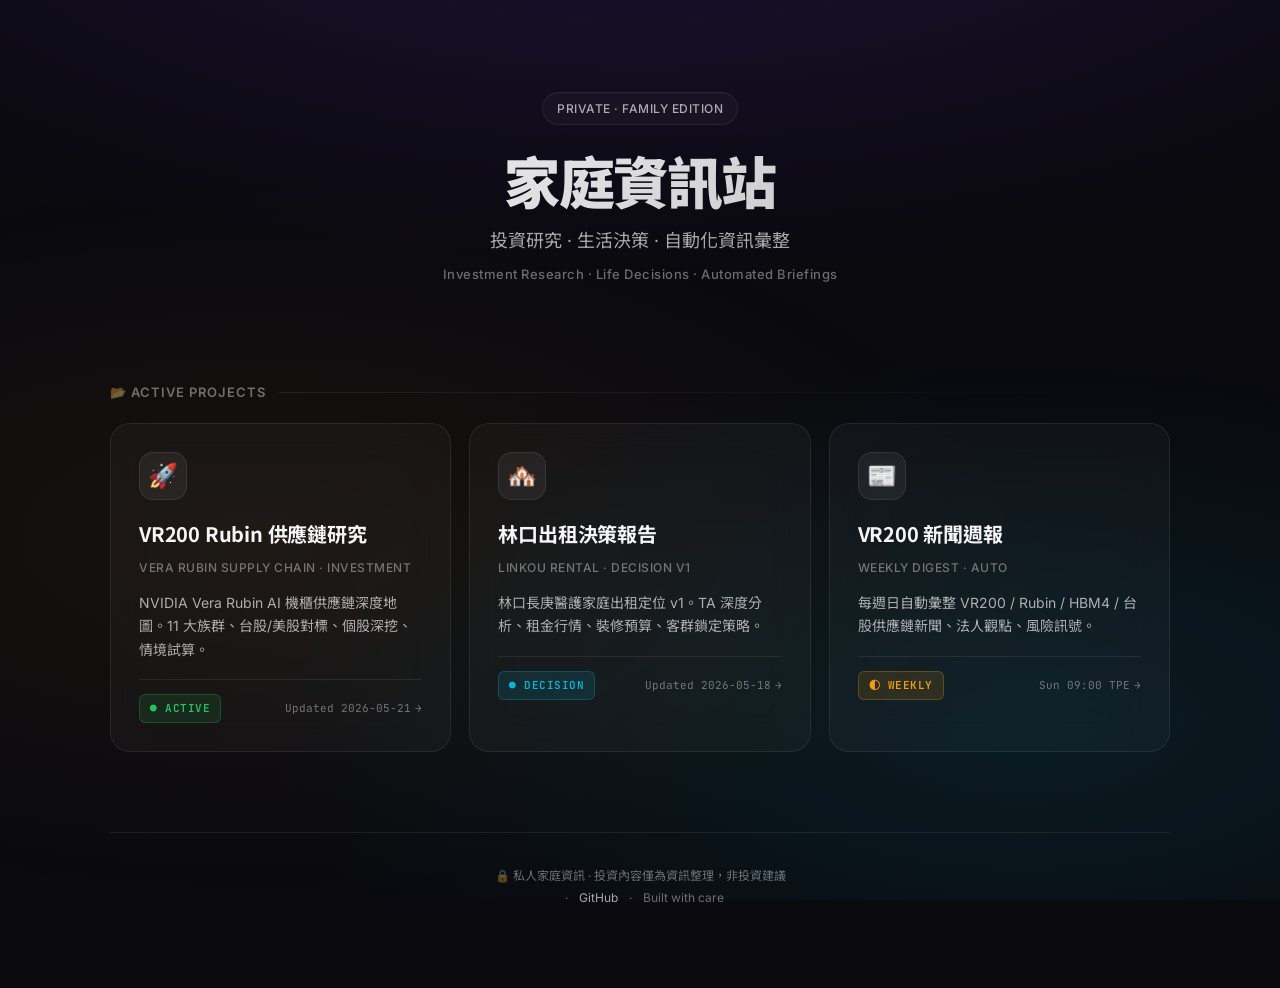
==== commit c4c05014: "feat: design v2 + password protection via staticrypt + GitHub Actions" ====
--- a/index.html
+++ b/index.html
@@ -3,82 +3,280 @@
 <head>
 <meta charset="UTF-8">
 <meta name="viewport" content="width=device-width, initial-scale=1.0">
-<title>HC 家庭資訊站 / HC Family Hub</title>
+<title>家庭資訊站 / Family Hub</title>
+<link rel="preconnect" href="https://fonts.googleapis.com">
+<link rel="preconnect" href="https://fonts.gstatic.com" crossorigin>
+<link href="https://fonts.googleapis.com/css2?family=Inter:wght@400;500;600;700&family=Noto+Sans+TC:wght@400;500;700;900&family=JetBrains+Mono:wght@500&display=swap" rel="stylesheet">
 <style>
-* { box-sizing:border-box; margin:0; padding:0; }
+:root {
+  --bg-base: #0a0a0f;
+  --bg-elevated: #12121a;
+  --surface: rgba(255,255,255,0.03);
+  --surface-hover: rgba(255,255,255,0.06);
+  --border: rgba(255,255,255,0.08);
+  --border-hover: rgba(255,255,255,0.16);
+  --text-primary: #f5f5f7;
+  --text-secondary: rgba(255,255,255,0.65);
+  --text-tertiary: rgba(255,255,255,0.4);
+  --accent-1: #7c3aed;
+  --accent-2: #06b6d4;
+  --accent-3: #f59e0b;
+  --shadow-lg: 0 20px 60px -10px rgba(0,0,0,0.5);
+  --shadow-glow: 0 0 60px rgba(124,58,237,0.15);
+}
+* { box-sizing: border-box; margin: 0; padding: 0; }
+html { scroll-behavior: smooth; }
 body {
-  font-family:-apple-system,"Helvetica Neue","PingFang TC","Noto Sans TC",sans-serif;
-  background:linear-gradient(135deg,#0f172a 0%,#1e293b 100%);
-  color:#e6edf3; min-height:100vh; padding:24px 16px;
-}
-.wrap { max-width:900px; margin:auto; }
-header { text-align:center; margin-bottom:32px; padding:30px 0; }
-header h1 { font-size:32px; margin-bottom:8px; background:linear-gradient(135deg,#58a6ff,#a371f7); -webkit-background-clip:text; -webkit-text-fill-color:transparent; }
-header p { color:#8b949e; font-size:14px; }
-.grid { display:grid; grid-template-columns:repeat(auto-fit,minmax(260px,1fr)); gap:18px; }
+  font-family: 'Inter', 'Noto Sans TC', -apple-system, sans-serif;
+  background: var(--bg-base);
+  color: var(--text-primary);
+  min-height: 100vh;
+  line-height: 1.6;
+  -webkit-font-smoothing: antialiased;
+  position: relative;
+  overflow-x: hidden;
+}
+body::before {
+  content: '';
+  position: fixed;
+  inset: 0;
+  background:
+    radial-gradient(ellipse 80% 50% at 50% -20%, rgba(124,58,237,0.18), transparent),
+    radial-gradient(ellipse 60% 40% at 80% 80%, rgba(6,182,212,0.10), transparent),
+    radial-gradient(ellipse 60% 40% at 20% 60%, rgba(245,158,11,0.06), transparent);
+  pointer-events: none;
+  z-index: 0;
+}
+.container { max-width: 1100px; margin: 0 auto; padding: 32px 20px 80px; position: relative; z-index: 1; }
+header { padding: 60px 0 50px; text-align: center; }
+.eyebrow {
+  display: inline-block;
+  padding: 6px 14px;
+  background: var(--surface);
+  border: 1px solid var(--border);
+  border-radius: 100px;
+  font-size: 12px;
+  font-weight: 500;
+  color: var(--text-secondary);
+  letter-spacing: 0.5px;
+  text-transform: uppercase;
+  margin-bottom: 24px;
+  backdrop-filter: blur(10px);
+}
+h1 {
+  font-family: 'Noto Sans TC', sans-serif;
+  font-size: clamp(36px, 6vw, 56px);
+  font-weight: 900;
+  letter-spacing: -0.03em;
+  line-height: 1.1;
+  margin-bottom: 16px;
+  background: linear-gradient(135deg, #fff 0%, rgba(255,255,255,0.7) 100%);
+  -webkit-background-clip: text;
+  -webkit-text-fill-color: transparent;
+  background-clip: text;
+}
+.tagline {
+  font-size: 18px;
+  color: var(--text-secondary);
+  max-width: 540px;
+  margin: 0 auto 8px;
+  font-weight: 400;
+}
+.tagline-en {
+  font-family: 'Inter', sans-serif;
+  font-size: 13px;
+  color: var(--text-tertiary);
+  letter-spacing: 0.5px;
+  font-weight: 500;
+}
+.section-label {
+  display: flex;
+  align-items: center;
+  gap: 12px;
+  margin: 48px 0 20px;
+  font-size: 13px;
+  font-weight: 600;
+  color: var(--text-tertiary);
+  letter-spacing: 1px;
+  text-transform: uppercase;
+}
+.section-label::after {
+  content: '';
+  flex: 1;
+  height: 1px;
+  background: linear-gradient(90deg, var(--border), transparent);
+}
+.grid { display: grid; grid-template-columns: repeat(auto-fit, minmax(280px, 1fr)); gap: 18px; }
 .card {
-  background:#161b22; border:1px solid #30363d; border-radius:14px;
-  padding:22px; transition:all 0.2s; cursor:pointer;
-  text-decoration:none; color:inherit; display:block;
-}
-.card:hover { border-color:#58a6ff; transform:translateY(-2px); box-shadow:0 8px 24px rgba(88,166,255,0.15); }
-.card .icon { font-size:32px; margin-bottom:10px; }
-.card h2 { font-size:18px; margin-bottom:8px; color:#58a6ff; }
-.card p { font-size:13px; color:#8b949e; line-height:1.6; }
-.card .meta { margin-top:12px; padding-top:12px; border-top:1px solid #30363d; font-size:11px; color:#6e7681; }
-.tag { display:inline-block; padding:2px 8px; border-radius:4px; font-size:11px; margin-right:6px; }
-.tag-active { background:#1f6feb33; color:#58a6ff; }
-.tag-soon { background:#d2992233; color:#d29922; }
-footer { text-align:center; margin-top:40px; padding:20px; color:#6e7681; font-size:12px; }
-@media (max-width:600px) { header h1{font-size:26px;} .card{padding:18px;} }
+  background: var(--surface);
+  border: 1px solid var(--border);
+  border-radius: 20px;
+  padding: 28px;
+  text-decoration: none;
+  color: inherit;
+  display: block;
+  transition: all 0.3s cubic-bezier(0.4, 0, 0.2, 1);
+  position: relative;
+  overflow: hidden;
+  backdrop-filter: blur(20px);
+}
+.card::before {
+  content: '';
+  position: absolute;
+  inset: 0;
+  background: linear-gradient(135deg, rgba(124,58,237,0.08), transparent 60%);
+  opacity: 0;
+  transition: opacity 0.3s;
+}
+.card:hover {
+  border-color: var(--border-hover);
+  background: var(--surface-hover);
+  transform: translateY(-4px);
+  box-shadow: var(--shadow-lg);
+}
+.card:hover::before { opacity: 1; }
+.card-icon {
+  width: 48px;
+  height: 48px;
+  display: flex;
+  align-items: center;
+  justify-content: center;
+  font-size: 24px;
+  background: rgba(255,255,255,0.06);
+  border: 1px solid var(--border);
+  border-radius: 14px;
+  margin-bottom: 18px;
+  transition: all 0.3s;
+}
+.card:hover .card-icon {
+  background: rgba(124,58,237,0.15);
+  border-color: rgba(124,58,237,0.3);
+}
+.card h2 {
+  font-family: 'Noto Sans TC', sans-serif;
+  font-size: 20px;
+  font-weight: 700;
+  letter-spacing: -0.01em;
+  margin-bottom: 8px;
+}
+.card-en {
+  font-family: 'Inter', sans-serif;
+  font-size: 12px;
+  color: var(--text-tertiary);
+  letter-spacing: 0.5px;
+  font-weight: 500;
+  margin-bottom: 14px;
+  text-transform: uppercase;
+}
+.card-desc {
+  font-size: 14px;
+  color: var(--text-secondary);
+  line-height: 1.65;
+  margin-bottom: 18px;
+}
+.card-meta {
+  display: flex;
+  align-items: center;
+  justify-content: space-between;
+  padding-top: 14px;
+  border-top: 1px solid var(--border);
+}
+.tag {
+  display: inline-flex;
+  align-items: center;
+  gap: 6px;
+  padding: 5px 10px;
+  border-radius: 6px;
+  font-size: 11px;
+  font-weight: 600;
+  font-family: 'JetBrains Mono', monospace;
+  letter-spacing: 0.5px;
+}
+.tag-active { background: rgba(34,197,94,0.12); color: #22c55e; border: 1px solid rgba(34,197,94,0.25); }
+.tag-soon { background: rgba(245,158,11,0.12); color: #f59e0b; border: 1px solid rgba(245,158,11,0.25); }
+.tag-decision { background: rgba(6,182,212,0.12); color: #06b6d4; border: 1px solid rgba(6,182,212,0.25); }
+.timestamp { font-size: 11px; color: var(--text-tertiary); font-family: 'JetBrains Mono', monospace; }
+.arrow {
+  display: inline-block;
+  margin-left: 4px;
+  transition: transform 0.3s;
+}
+.card:hover .arrow { transform: translateX(4px); }
+footer {
+  margin-top: 80px;
+  padding: 32px 0 0;
+  border-top: 1px solid var(--border);
+  text-align: center;
+  font-size: 12px;
+  color: var(--text-tertiary);
+  line-height: 1.8;
+}
+footer a { color: var(--text-secondary); text-decoration: none; transition: color 0.2s; }
+footer a:hover { color: var(--text-primary); }
+.divider { color: var(--text-tertiary); margin: 0 8px; }
+@media (max-width: 600px) {
+  .container { padding: 16px 16px 60px; }
+  header { padding: 32px 0 24px; }
+  .card { padding: 22px; }
+}
 </style>
 </head>
 <body>
 
-<div class="wrap">
+<div class="container">
 
 <header>
-<h1>🏠 HC 家庭資訊站</h1>
-<p>HC Family Hub · 投資研究 + 生活決策報告</p>
+  <div class="eyebrow">Private · Family Edition</div>
+  <h1>家庭資訊站</h1>
+  <p class="tagline">投資研究 · 生活決策 · 自動化資訊彙整</p>
+  <p class="tagline-en">Investment Research · Life Decisions · Automated Briefings</p>
 </header>
 
+<div class="section-label">📂 Active Projects</div>
+
 <div class="grid">
 
 <a class="card" href="vr200/">
-<div class="icon">🚀</div>
-<h2>VR200 Rubin 供應鏈研究</h2>
-<p>NVIDIA Vera Rubin AI 機櫃供應鏈深度地圖、台股/美股 11 族群、個股深挖、情境試算。</p>
-<div class="meta">
-<span class="tag tag-active">📊 Active</span>
-更新 2026-05-21
+  <div class="card-icon">🚀</div>
+  <h2>VR200 Rubin 供應鏈研究</h2>
+  <div class="card-en">Vera Rubin Supply Chain · Investment</div>
+  <p class="card-desc">NVIDIA Vera Rubin AI 機櫃供應鏈深度地圖。11 大族群、台股/美股對標、個股深挖、情境試算。</p>
+  <div class="card-meta">
+    <span class="tag tag-active">● ACTIVE</span>
+    <span class="timestamp">Updated 2026-05-21<span class="arrow">→</span></span>
+  </div>
+</a>
+
+<a class="card" href="linkou-rental/">
+  <div class="card-icon">🏘️</div>
+  <h2>林口出租決策報告</h2>
+  <div class="card-en">Linkou Rental · Decision v1</div>
+  <p class="card-desc">林口長庚醫護家庭出租定位 v1。TA 深度分析、租金行情、裝修預算、客群鎖定策略。</p>
+  <div class="card-meta">
+    <span class="tag tag-decision">● DECISION</span>
+    <span class="timestamp">Updated 2026-05-18<span class="arrow">→</span></span>
+  </div>
+</a>
+
+<a class="card" href="vr200/news.html">
+  <div class="card-icon">📰</div>
+  <h2>VR200 新聞週報</h2>
+  <div class="card-en">Weekly Digest · Auto</div>
+  <p class="card-desc">每週日自動彙整 VR200 / Rubin / HBM4 / 台股供應鏈新聞、法人觀點、風險訊號。</p>
+  <div class="card-meta">
+    <span class="tag tag-soon">◐ WEEKLY</span>
+    <span class="timestamp">Sun 09:00 TPE<span class="arrow">→</span></span>
+  </div>
+</a>
+
 </div>
-</a>
-
-<a class="card" href="linkou-rental/">
-<div class="icon">🏘️</div>
-<h2>林口出租決策報告</h2>
-<p>林口長庚醫護家庭出租定位 v1：TA 分析、租金行情、裝修預算、鎖定客群策略。</p>
-<div class="meta">
-<span class="tag tag-active">🏠 Decision</span>
-更新 2026-05-18
-</div>
-</a>
-
-<a class="card" href="vr200/news.html">
-<div class="icon">📰</div>
-<h2>VR200 新聞週報</h2>
-<p>每週 Cron 自動彙整 VR200 / Rubin / HBM4 / 台股供應鏈相關新聞。</p>
-<div class="meta">
-<span class="tag tag-soon">⏰ 每週日</span>
-首次更新中
-</div>
-</a>
-
-</div>
 
 <footer>
-🔒 此網站不含個人財務數字 · 投資內容僅為資訊整理，非投資建議<br>
-📁 Source: <a href="https://github.com/snese/vr200-rubin-research" style="color:#58a6ff;">GitHub</a>
+  🔒 私人家庭資訊 · 投資內容僅為資訊整理，非投資建議<br>
+  <span class="divider">·</span>
+  <a href="https://github.com/snese/vr200-rubin-research">GitHub</a>
+  <span class="divider">·</span>
+  Built with care
 </footer>
 
 </div>
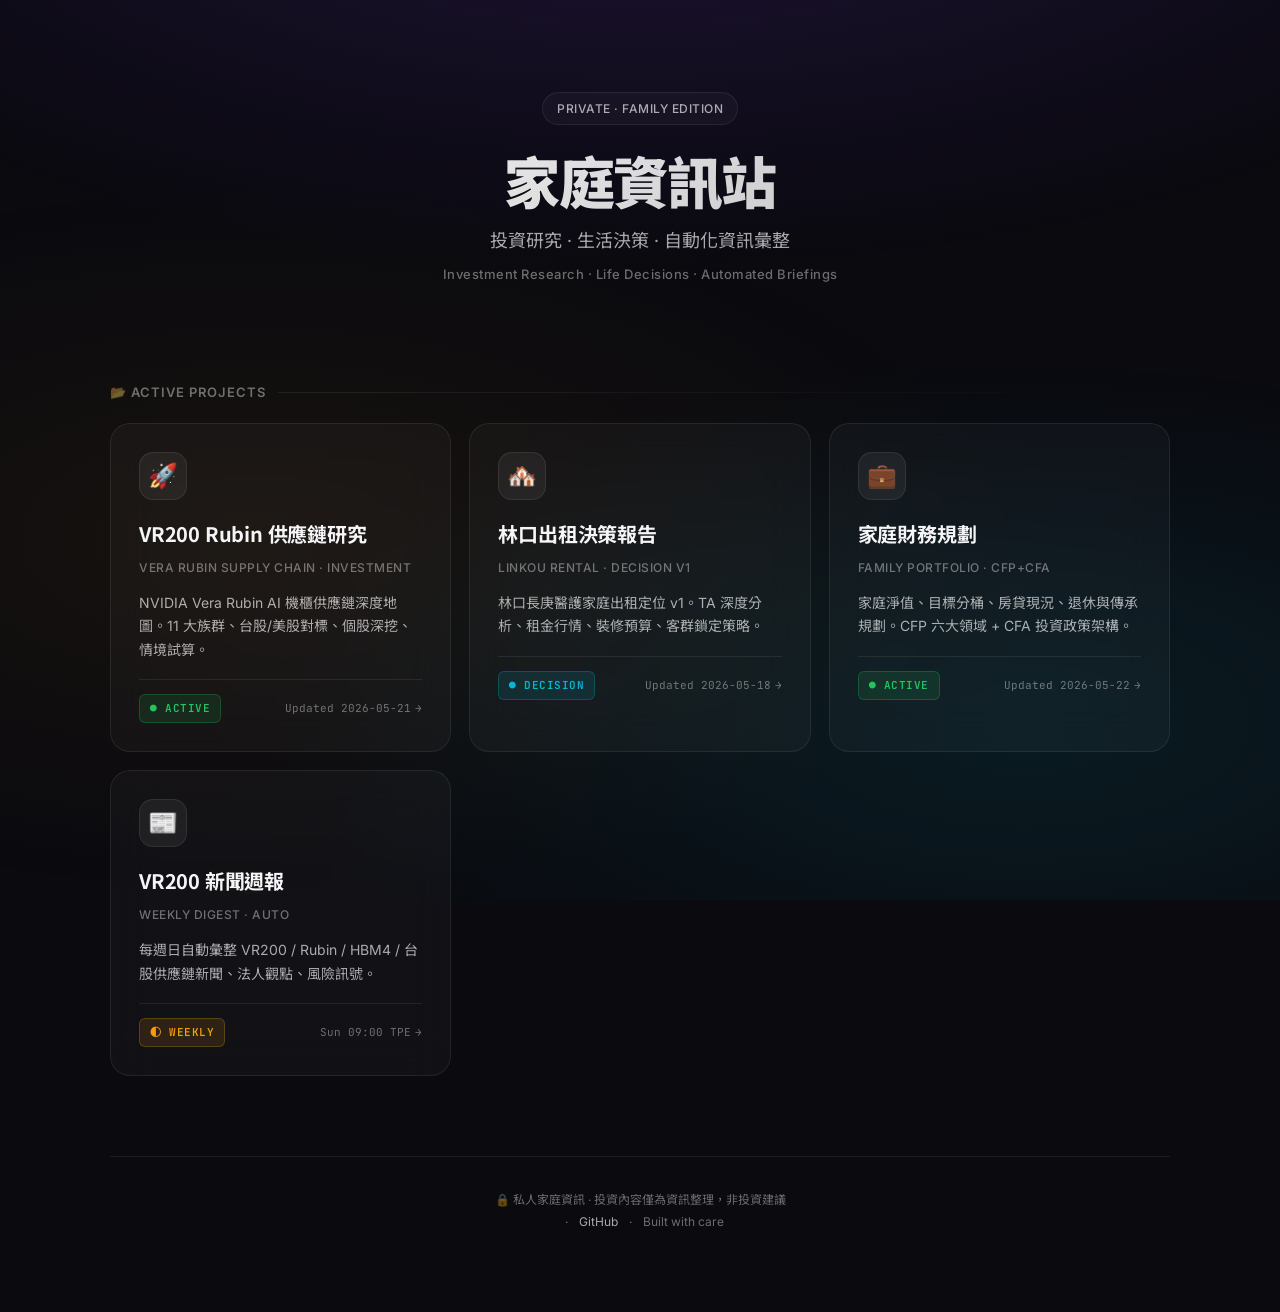
==== commit 5706e09c: "feat(family-portfolio): 新增家庭財務規劃頁面 精簡版總覽 — 給太太一起看： - 淨值快照 + 資產組成 - 房貸演變（重點：2029-06 月房貸跳到 10 萬+） - 7 " ====
--- a/index.html
+++ b/index.html
@@ -258,6 +258,17 @@
   </div>
 </a>
 
+<a class="card" href="family-portfolio/">
+  <div class="card-icon">💼</div>
+  <h2>家庭財務規劃</h2>
+  <div class="card-en">Family Portfolio · CFP+CFA</div>
+  <p class="card-desc">家庭淨值、目標分桶、房貸現況、退休與傳承規劃。CFP 六大領域 + CFA 投資政策架構。</p>
+  <div class="card-meta">
+    <span class="tag tag-active">● ACTIVE</span>
+    <span class="timestamp">Updated 2026-05-22<span class="arrow">→</span></span>
+  </div>
+</a>
+
 <a class="card" href="vr200/news.html">
   <div class="card-icon">📰</div>
   <h2>VR200 新聞週報</h2>
